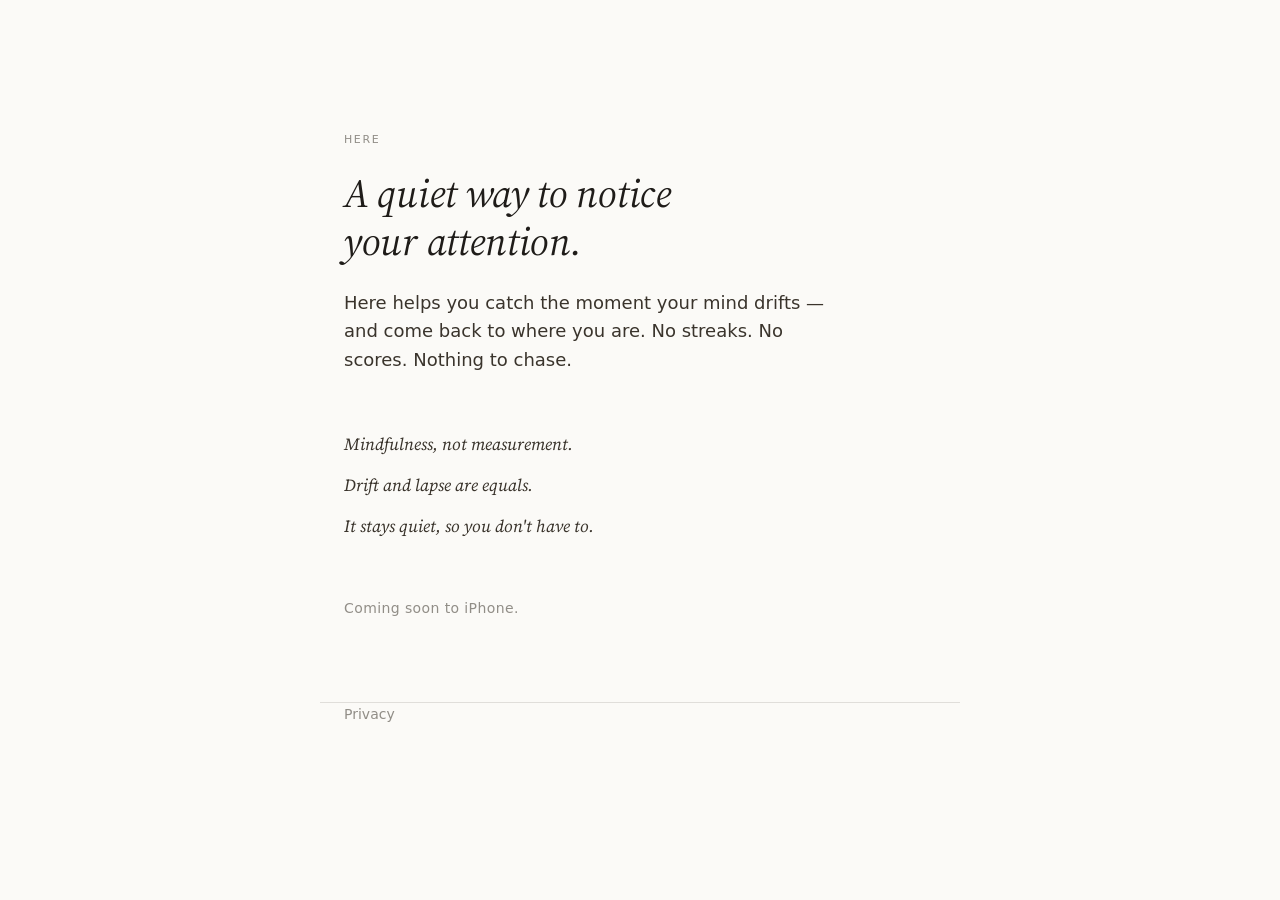
==== index.html @ 2f53c8c4 "Add Here marketing site and privacy policy Static GitHub Pages site: landing page plus the privacy p" ====
<!DOCTYPE html>
<html lang="en">
<head>
  <meta charset="utf-8">
  <meta name="viewport" content="width=device-width, initial-scale=1">
  <title>Here — notice your attention</title>
  <meta name="description" content="Here is a small, quiet iPhone app for noticing where your attention is — without streaks, scores, or goals.">
  <meta name="color-scheme" content="light dark">
  <link rel="stylesheet" href="styles.css">

  <meta property="og:title" content="Here">
  <meta property="og:description" content="A small, quiet app for noticing your attention.">
  <meta property="og:type" content="website">
</head>
<body>
  <main class="wrap">
    <section class="hero">
      <span class="eyebrow">Here</span>
      <h1>A quiet way to notice your attention.</h1>
      <p class="lede">
        Here helps you catch the moment your mind drifts — and come back to where
        you are. No streaks. No scores. Nothing to chase.
      </p>

      <div class="principles">
        <span>Mindfulness, not measurement.</span>
        <span>Drift and lapse are equals.</span>
        <span>It stays quiet, so you don't have to.</span>
      </div>

      <p class="cta">Coming soon to iPhone.</p>
    </section>
  </main>

  <footer class="wrap">
    <a href="privacy/">Privacy</a>
  </footer>
</body>
</html>
---- styles.css ----
/* ─────────── Here · site tokens (from the app's design system) ─────────── */

@import url('https://fonts.googleapis.com/css2?family=Source+Serif+4:ital,opsz,wght@0,8..60,400;0,8..60,500;1,8..60,400;1,8..60,500&display=swap');

:root {
  /* Light · paper */
  --paper: #FBFAF7;
  --paper-alt: #F4EFE6;
  --paper-tint: #ECE5D6;
  --ink: #1F1C19;
  --ink-2: #3A342C;
  --ink-3: rgba(58, 52, 44, 0.55);
  --rule: rgba(58, 52, 44, 0.14);

  --surface: var(--paper);
  --surface-alt: var(--paper-alt);
  --fg: var(--ink);
  --fg-2: var(--ink-2);
  --fg-3: var(--ink-3);
  --border: var(--rule);

  --font-serif: "Source Serif 4", "Iowan Old Style", Georgia, serif;
  --font-sans: -apple-system, BlinkMacSystemFont, "Segoe UI", system-ui, sans-serif;

  --max-width: 640px;
  --margin: 24px;
}

@media (prefers-color-scheme: dark) {
  :root {
    --surface: #141210;
    --surface-alt: #1C1A17;
    --fg: rgba(245, 240, 232, 0.92);
    --fg-2: rgba(245, 240, 232, 0.92);
    --fg-3: rgba(245, 240, 232, 0.45);
    --border: rgba(245, 240, 232, 0.10);
  }
}

* { box-sizing: border-box; }

html { -webkit-text-size-adjust: 100%; }

body {
  font-family: var(--font-sans);
  background: var(--surface);
  color: var(--fg);
  font-size: 16px;
  line-height: 1.6;
  -webkit-font-smoothing: antialiased;
  margin: 0;
  padding: 0;
}

.wrap {
  max-width: var(--max-width);
  margin: 0 auto;
  padding: 0 var(--margin);
}

/* ─────────── Typography ─────────── */

h1, h2, h3 {
  font-family: var(--font-serif);
  font-style: italic;
  font-weight: 400;
  margin: 0;
  letter-spacing: -0.3px;
  line-height: 1.2;
}

.eyebrow {
  font-size: 11px;
  font-weight: 500;
  letter-spacing: 1.6px;
  text-transform: uppercase;
  color: var(--fg-3);
}

p { margin: 0; color: var(--fg-2); }

a { color: var(--fg); text-decoration: none; border-bottom: 1px solid var(--border); }
a:hover { border-bottom-color: var(--fg-3); }

/* ─────────── Landing ─────────── */

.hero {
  min-height: 78vh;
  display: flex;
  flex-direction: column;
  justify-content: center;
  padding: 96px 0 48px;
}

.hero h1 {
  font-size: clamp(30px, 7vw, 40px);
  margin: 20px 0 0;
  max-width: 18ch;
}

.hero .lede {
  font-size: 18px;
  margin-top: 24px;
  max-width: 44ch;
}

.principles {
  margin-top: 56px;
  display: flex;
  flex-direction: column;
  gap: 14px;
}

.principles span {
  font-family: var(--font-serif);
  font-style: italic;
  font-size: 17px;
  color: var(--fg-2);
}

.cta {
  margin-top: 56px;
  font-size: 14px;
  letter-spacing: 0.4px;
  color: var(--fg-3);
}

/* ─────────── Footer ─────────── */

footer {
  border-top: 1px solid var(--border);
  padding: 28px 0 56px;
  font-size: 14px;
  color: var(--fg-3);
  display: flex;
  gap: 20px;
  flex-wrap: wrap;
}

footer a { border-bottom: none; color: var(--fg-3); }
footer a:hover { color: var(--fg); }

/* ─────────── Policy page ─────────── */

.doc { padding: 96px 0 80px; }
.doc h1 { font-size: clamp(28px, 6vw, 34px); }
.doc .updated { font-size: 13px; color: var(--fg-3); margin-top: 10px; }
.doc h2 {
  font-size: 22px;
  margin-top: 44px;
}
.doc p { margin-top: 14px; }
.doc .lead { font-size: 18px; margin-top: 28px; }
.doc .back {
  display: inline-block;
  margin-top: 48px;
  font-size: 14px;
  color: var(--fg-3);
  border-bottom: none;
}
.doc .back:hover { color: var(--fg); }
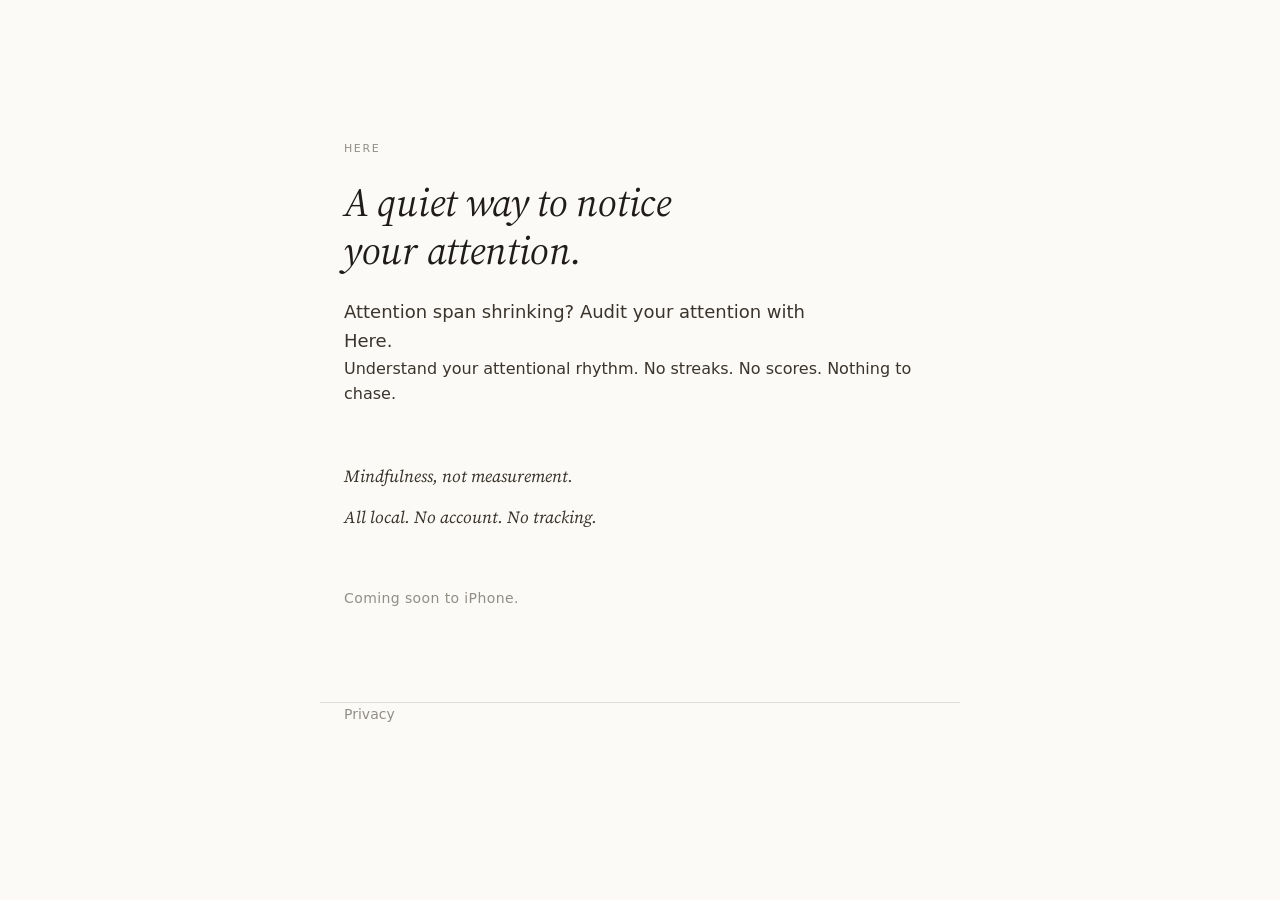
==== commit 9c0f2b20: "update copy" ====
--- a/index.html
+++ b/index.html
@@ -18,14 +18,15 @@
       <span class="eyebrow">Here</span>
       <h1>A quiet way to notice your attention.</h1>
       <p class="lede">
-        Here helps you catch the moment your mind drifts — and come back to where
-        you are. No streaks. No scores. Nothing to chase.
+        Attention span shrinking? Audit your attention with Here.
+      </p>
+      <p>
+        Understand your attentional rhythm. No streaks. No scores. Nothing to chase.
       </p>
 
       <div class="principles">
         <span>Mindfulness, not measurement.</span>
-        <span>Drift and lapse are equals.</span>
-        <span>It stays quiet, so you don't have to.</span>
+        <span>All local. No account. No tracking.</span>
       </div>
 
       <p class="cta">Coming soon to iPhone.</p>
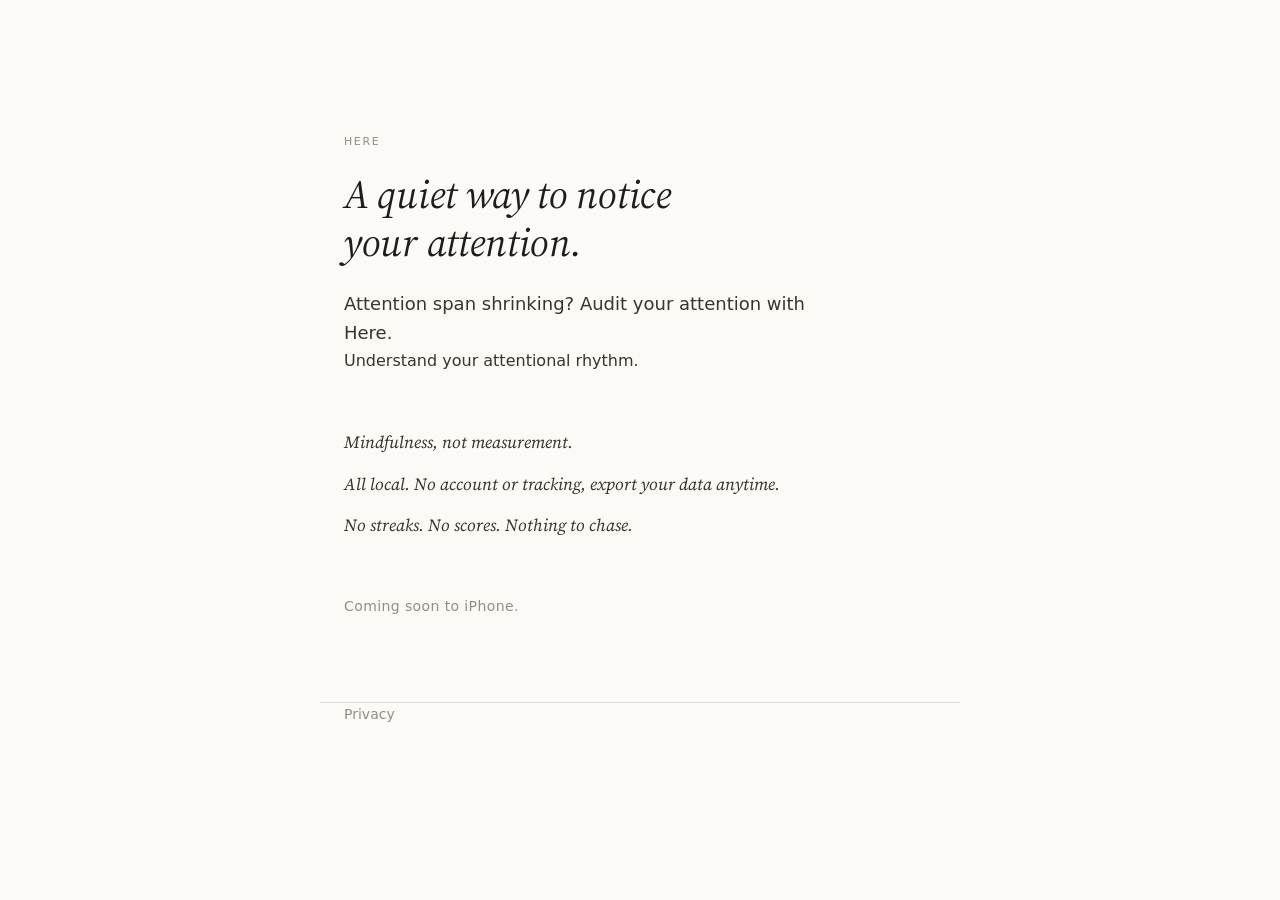
==== commit 9d96da54: "update copy" ====
--- a/index.html
+++ b/index.html
@@ -21,12 +21,13 @@
         Attention span shrinking? Audit your attention with Here.
       </p>
       <p>
-        Understand your attentional rhythm. No streaks. No scores. Nothing to chase.
+        Understand your attentional rhythm.
       </p>
 
       <div class="principles">
         <span>Mindfulness, not measurement.</span>
-        <span>All local. No account. No tracking.</span>
+        <span>All local. No account or tracking, export your data anytime.</span>
+        <span>No streaks. No scores. Nothing to chase.</span>
       </div>
 
       <p class="cta">Coming soon to iPhone.</p>
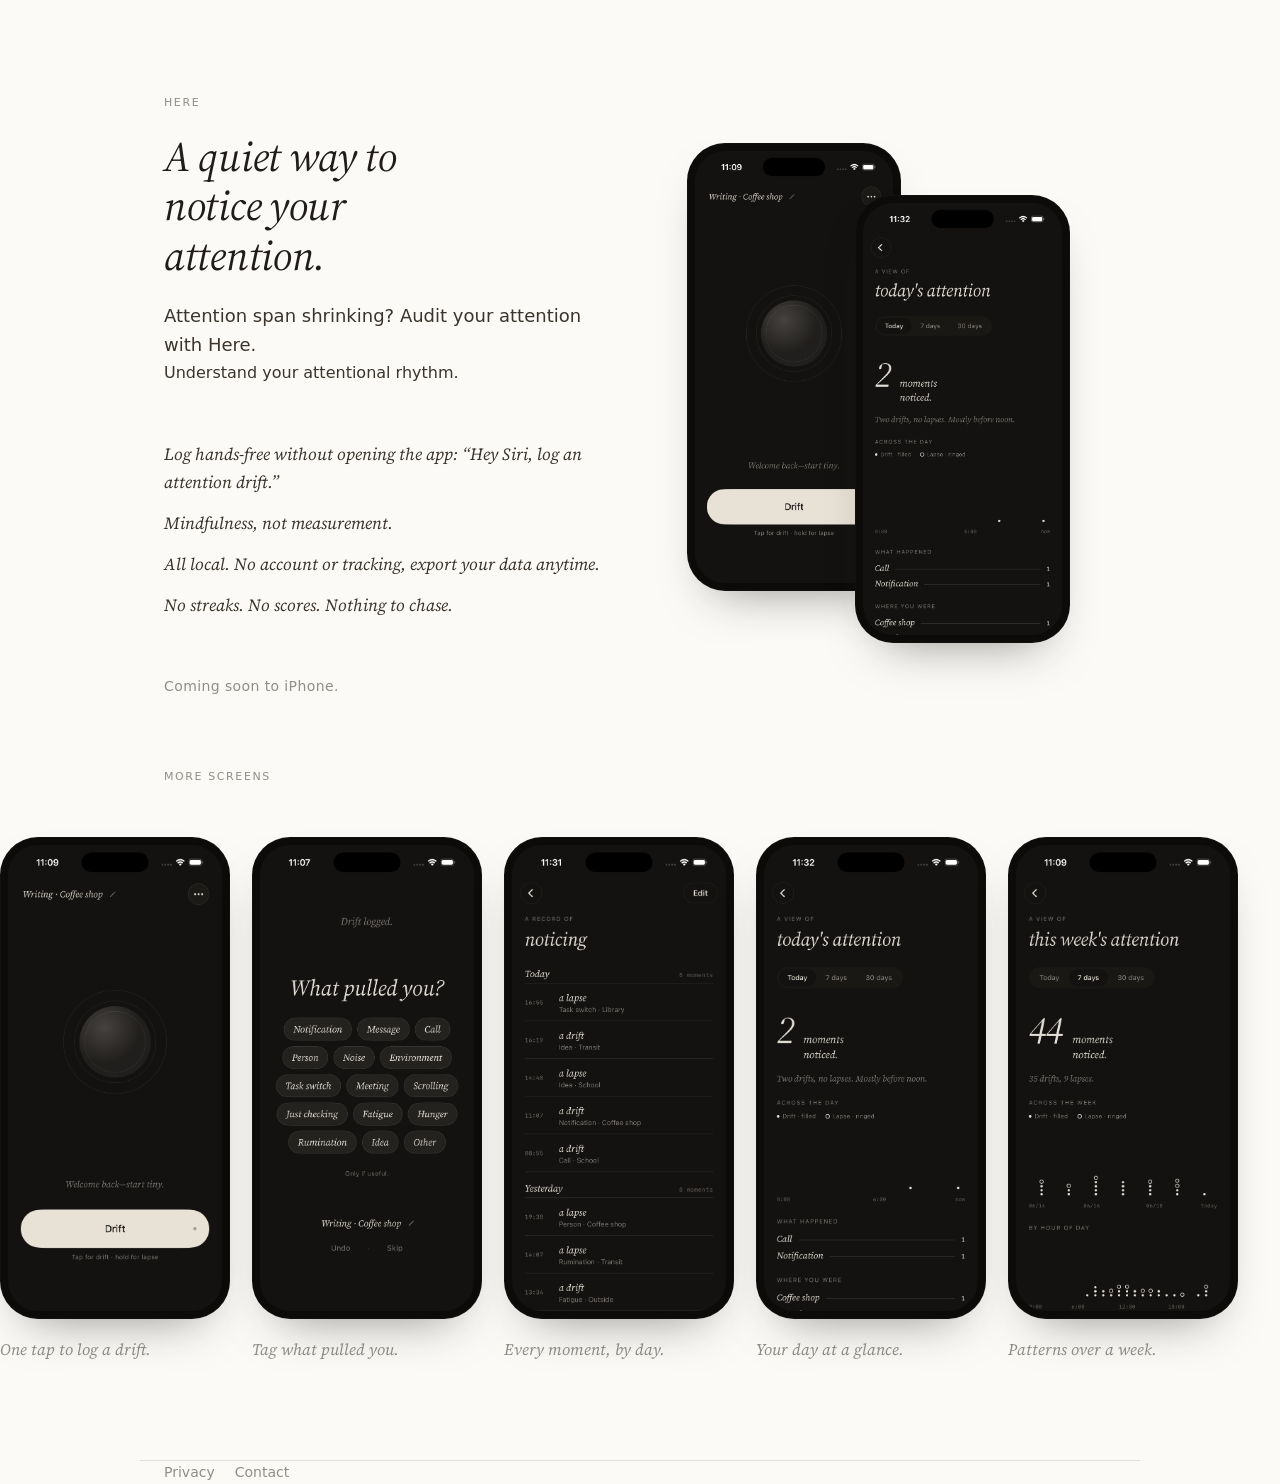
==== commit ee18b295: "screens" ====
--- a/index.html
+++ b/index.html
@@ -11,31 +11,79 @@
   <meta property="og:title" content="Here">
   <meta property="og:description" content="A small, quiet app for noticing your attention.">
   <meta property="og:type" content="website">
+
+  <template id="__bundler_thumbnail" data-bg-color="#f5f0e8">
+    <svg viewBox="0 0 240 240" xmlns="http://www.w3.org/2000/svg">
+      <rect width="240" height="240" fill="#f5f0e8"/>
+      <circle cx="120" cy="120" r="60" fill="none" stroke="#1f1d1a" stroke-width="3"/>
+      <circle cx="120" cy="120" r="35" fill="#1f1d1a"/>
+    </svg>
+  </template>
 </head>
 <body>
-  <main class="wrap">
+  <main>
     <section class="hero">
-      <span class="eyebrow">Here</span>
-      <h1>A quiet way to notice your attention.</h1>
-      <p class="lede">
-        Attention span shrinking? Audit your attention with Here.
-      </p>
-      <p>
-        Understand your attentional rhythm.
-      </p>
+      <div class="hero-inner">
+        <div class="hero-copy">
+          <span class="eyebrow">Here</span>
+          <h1>A quiet way to notice your attention.</h1>
+          <p class="lede">
+            Attention span shrinking? Audit your attention with Here.
+          </p>
+          <p>
+            Understand your attentional rhythm.
+          </p>
 
-      <div class="principles">
-        <span>Mindfulness, not measurement.</span>
-        <span>All local. No account or tracking, export your data anytime.</span>
-        <span>No streaks. No scores. Nothing to chase.</span>
+          <div class="principles">
+            <span>Log hands-free without opening the app: &ldquo;Hey Siri, log an attention drift.&rdquo;</span>
+            <span>Mindfulness, not measurement.</span>
+            <span>All local. No account or tracking, export your data anytime.</span>
+            <span>No streaks. No scores. Nothing to chase.</span>
+          </div>
+
+          <p class="cta">Coming soon to iPhone.</p>
+        </div>
+
+        <div class="hero-art">
+          <figure class="phone back"><div class="frame"><img src="screens/home.png" alt="Home screen with a single Drift button" width="1206" height="2622"></div></figure>
+          <figure class="phone front"><div class="frame"><img src="screens/today.png" alt="Today's attention at a glance" width="1206" height="2622"></div></figure>
+        </div>
+      </div>
+    </section>
+
+    <section class="screens" aria-label="A few screens from the app">
+      <div class="wrap-wide">
+        <span class="eyebrow">More screens</span>
       </div>
 
-      <p class="cta">Coming soon to iPhone.</p>
+      <div class="rail">
+        <figure class="phone">
+          <div class="frame"><img src="screens/home.png" alt="Home screen with a single Drift button" loading="lazy" width="1206" height="2622"></div>
+          <figcaption>One tap to log a drift.</figcaption>
+        </figure>
+        <figure class="phone">
+          <div class="frame"><img src="screens/categories.png" alt="Choosing what pulled your attention" loading="lazy" width="1206" height="2622"></div>
+          <figcaption>Tag what pulled you.</figcaption>
+        </figure>
+        <figure class="phone">
+          <div class="frame"><img src="screens/log.png" alt="A list of noticed moments by day" loading="lazy" width="1206" height="2622"></div>
+          <figcaption>Every moment, by day.</figcaption>
+        </figure>
+        <figure class="phone">
+          <div class="frame"><img src="screens/today.png" alt="Today's attention at a glance" loading="lazy" width="1206" height="2622"></div>
+          <figcaption>Your day at a glance.</figcaption>
+        </figure>
+        <figure class="phone">
+          <div class="frame"><img src="screens/week.png" alt="This week's attention" loading="lazy" width="1206" height="2622"></div>
+          <figcaption>Patterns over a week.</figcaption>
+        </figure>
+      </div>
     </section>
   </main>
 
-  <footer class="wrap">
+  <footer class="wrap-wide">
     <a href="privacy/">Privacy</a>
+    <a href="mailto:here@berg.cool">Contact</a>
   </footer>
 </body>
 </html>
--- a/styles.css
+++ b/styles.css
@@ -23,6 +23,7 @@
   --font-sans: -apple-system, BlinkMacSystemFont, "Segoe UI", system-ui, sans-serif;
 
   --max-width: 640px;
+  --wide: 1000px;
   --margin: 24px;
 }
 
@@ -58,6 +59,12 @@
   padding: 0 var(--margin);
 }
 
+.wrap-wide {
+  max-width: var(--wide);
+  margin: 0 auto;
+  padding: 0 var(--margin);
+}
+
 /* ─────────── Typography ─────────── */
 
 h1, h2, h3 {
@@ -85,23 +92,52 @@
 /* ─────────── Landing ─────────── */
 
 .hero {
-  min-height: 78vh;
-  display: flex;
-  flex-direction: column;
-  justify-content: center;
-  padding: 96px 0 48px;
+  padding: 88px 0 56px;
+}
+
+.hero-inner {
+  max-width: var(--wide);
+  margin: 0 auto;
+  padding: 0 var(--margin);
+  display: grid;
+  grid-template-columns: 1.05fr 0.95fr;
+  gap: 48px;
+  align-items: center;
 }
 
 .hero h1 {
-  font-size: clamp(30px, 7vw, 40px);
-  margin: 20px 0 0;
-  max-width: 18ch;
+  font-size: clamp(30px, 5.4vw, 42px);
+  line-height: 1.18;
+  margin: 18px 0 0;
+  max-width: 16ch;
 }
 
 .hero .lede {
   font-size: 18px;
-  margin-top: 24px;
-  max-width: 44ch;
+  margin-top: 22px;
+  max-width: 40ch;
+}
+
+/* staggered phone pair */
+.hero-art {
+  display: grid;
+  grid-template-columns: repeat(2, 1fr);
+  align-items: center;
+}
+.hero-art .phone {
+  width: 100%;
+  max-width: 215px;
+  margin: 0;
+}
+.hero-art .phone.back {
+  transform: translateY(-26px);
+  z-index: 1;
+  justify-self: start;
+}
+.hero-art .phone.front {
+  transform: translateY(26px) translateX(-46px);
+  z-index: 2;
+  justify-self: start;
 }
 
 .principles {
@@ -123,6 +159,85 @@
   font-size: 14px;
   letter-spacing: 0.4px;
   color: var(--fg-3);
+}
+
+/* ─────────── Screens ─────────── */
+
+.screens {
+  padding: 8px 0 80px;
+}
+
+.screens h2 {
+  font-size: clamp(24px, 5vw, 30px);
+  margin-top: 14px;
+}
+
+.rail {
+  display: flex;
+  gap: 22px;
+  margin-top: 36px;
+  overflow-x: auto;
+  scroll-snap-type: x mandatory;
+  -webkit-overflow-scrolling: touch;
+  scrollbar-width: none;
+  /* full-bleed, but first phone aligns with the heading text */
+  padding: 14px max(var(--margin), calc((100vw - var(--wide)) / 2 + var(--margin))) 18px;
+}
+
+.rail::-webkit-scrollbar { display: none; }
+
+.rail .phone {
+  flex: 0 0 auto;
+  width: 230px;
+  margin: 0;
+  scroll-snap-align: start;
+}
+
+.phone .frame {
+  border-radius: 38px;
+  background: #0c0b0a;
+  padding: 7px;
+  border: 1px solid rgba(58, 52, 44, 0.16);
+  box-shadow: 0 24px 50px -28px rgba(31, 29, 26, 0.55);
+  overflow: hidden;
+}
+
+.phone img {
+  display: block;
+  width: 100%;
+  height: auto;
+  border-radius: 30px;
+}
+
+.phone figcaption {
+  margin-top: 18px;
+  font-family: var(--font-serif);
+  font-style: italic;
+  font-size: 16px;
+  color: var(--fg-3);
+}
+
+@media (prefers-color-scheme: dark) {
+  .phone .frame {
+    background: #000;
+    border-color: rgba(245, 240, 232, 0.12);
+    box-shadow: 0 24px 50px -30px rgba(0, 0, 0, 0.8);
+  }
+}
+
+/* ─────────── Hero reflow (small screens) ─────────── */
+
+@media (max-width: 840px) {
+  .hero { padding: 72px 0 40px; }
+  .hero-inner {
+    grid-template-columns: 1fr;
+    gap: 44px;
+  }
+  .hero-art { display: flex; gap: 16px; }
+  .hero-art .phone { max-width: 200px; }
+  .hero-art .phone.back,
+  .hero-art .phone.front { transform: none; }
+  .hero-art .phone.front { margin-left: -56px; margin-top: 40px; }
 }
 
 /* ─────────── Footer ─────────── */
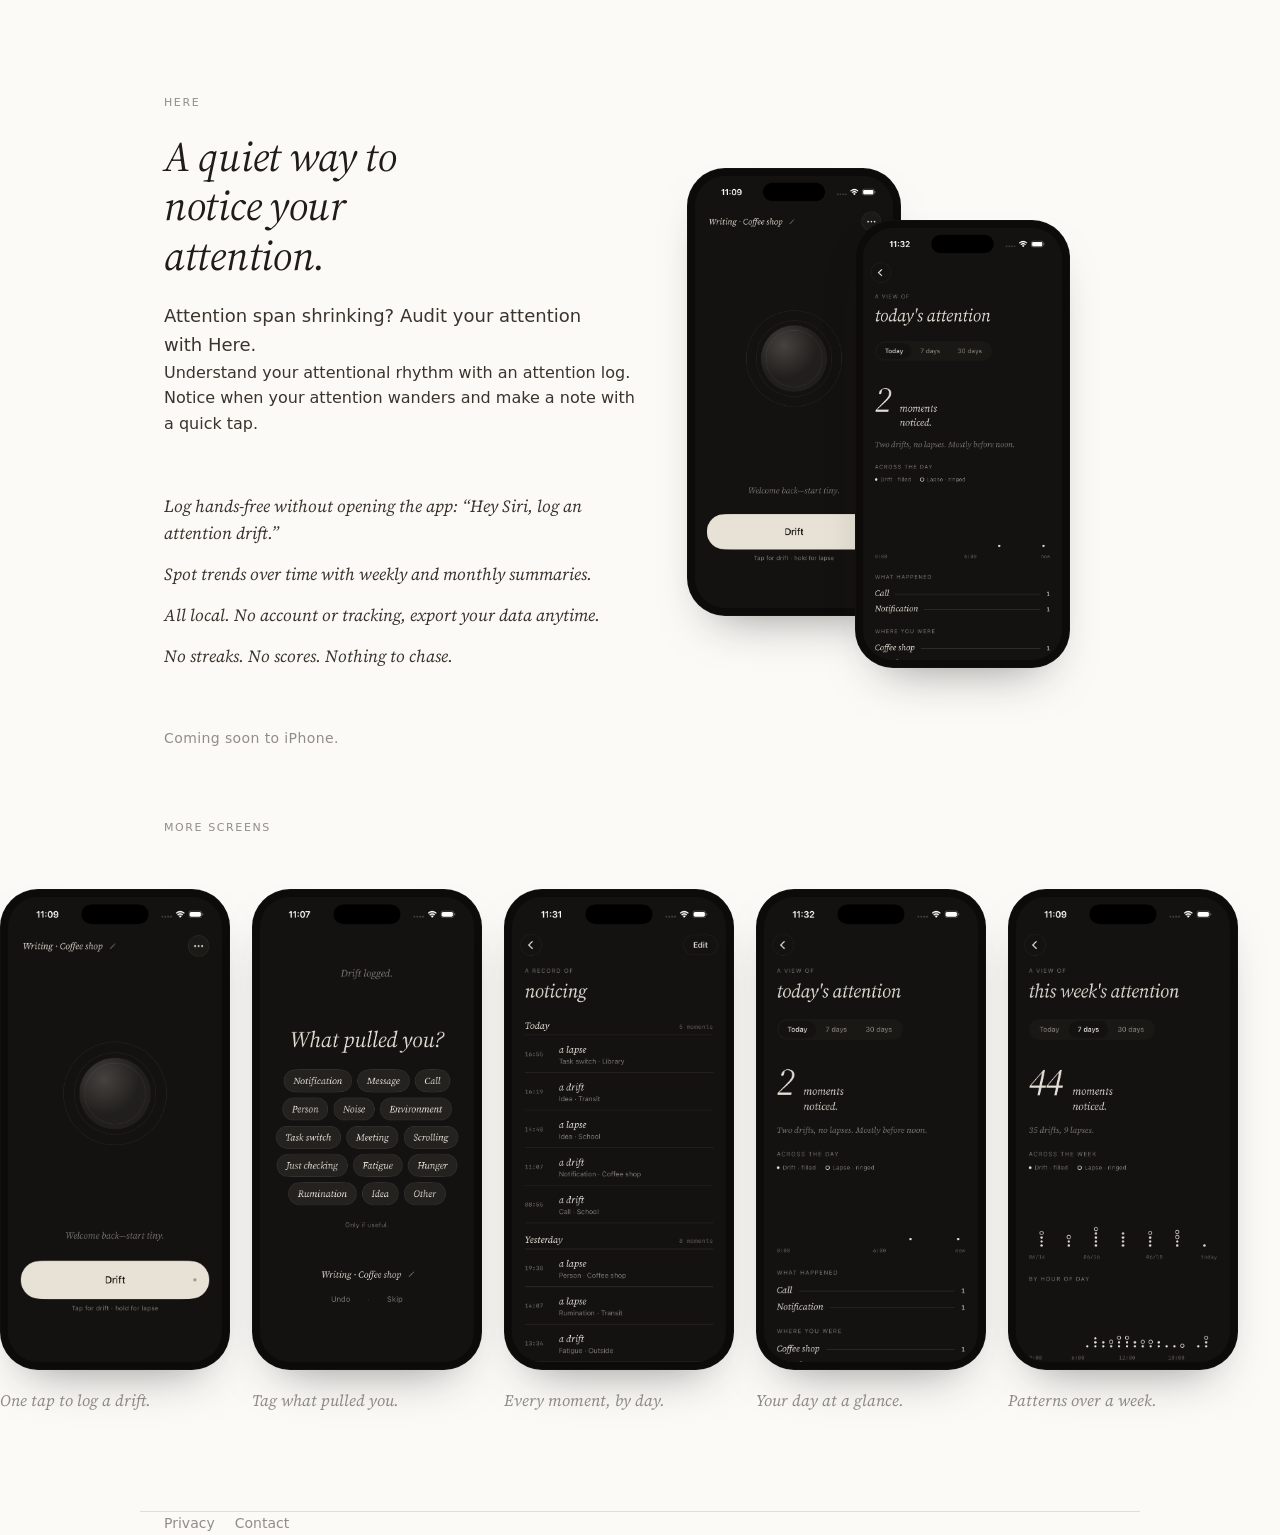
==== commit 5a7c261d: "tweaks" ====
--- a/index.html
+++ b/index.html
@@ -31,12 +31,12 @@
             Attention span shrinking? Audit your attention with Here.
           </p>
           <p>
-            Understand your attentional rhythm.
+            Understand your attentional rhythm with an attention log. Notice when your attention wanders and make a note with a quick tap.
           </p>
 
           <div class="principles">
             <span>Log hands-free without opening the app: &ldquo;Hey Siri, log an attention drift.&rdquo;</span>
-            <span>Mindfulness, not measurement.</span>
+            <span>Spot trends over time with weekly and monthly summaries.</span>
             <span>All local. No account or tracking, export your data anytime.</span>
             <span>No streaks. No scores. Nothing to chase.</span>
           </div>
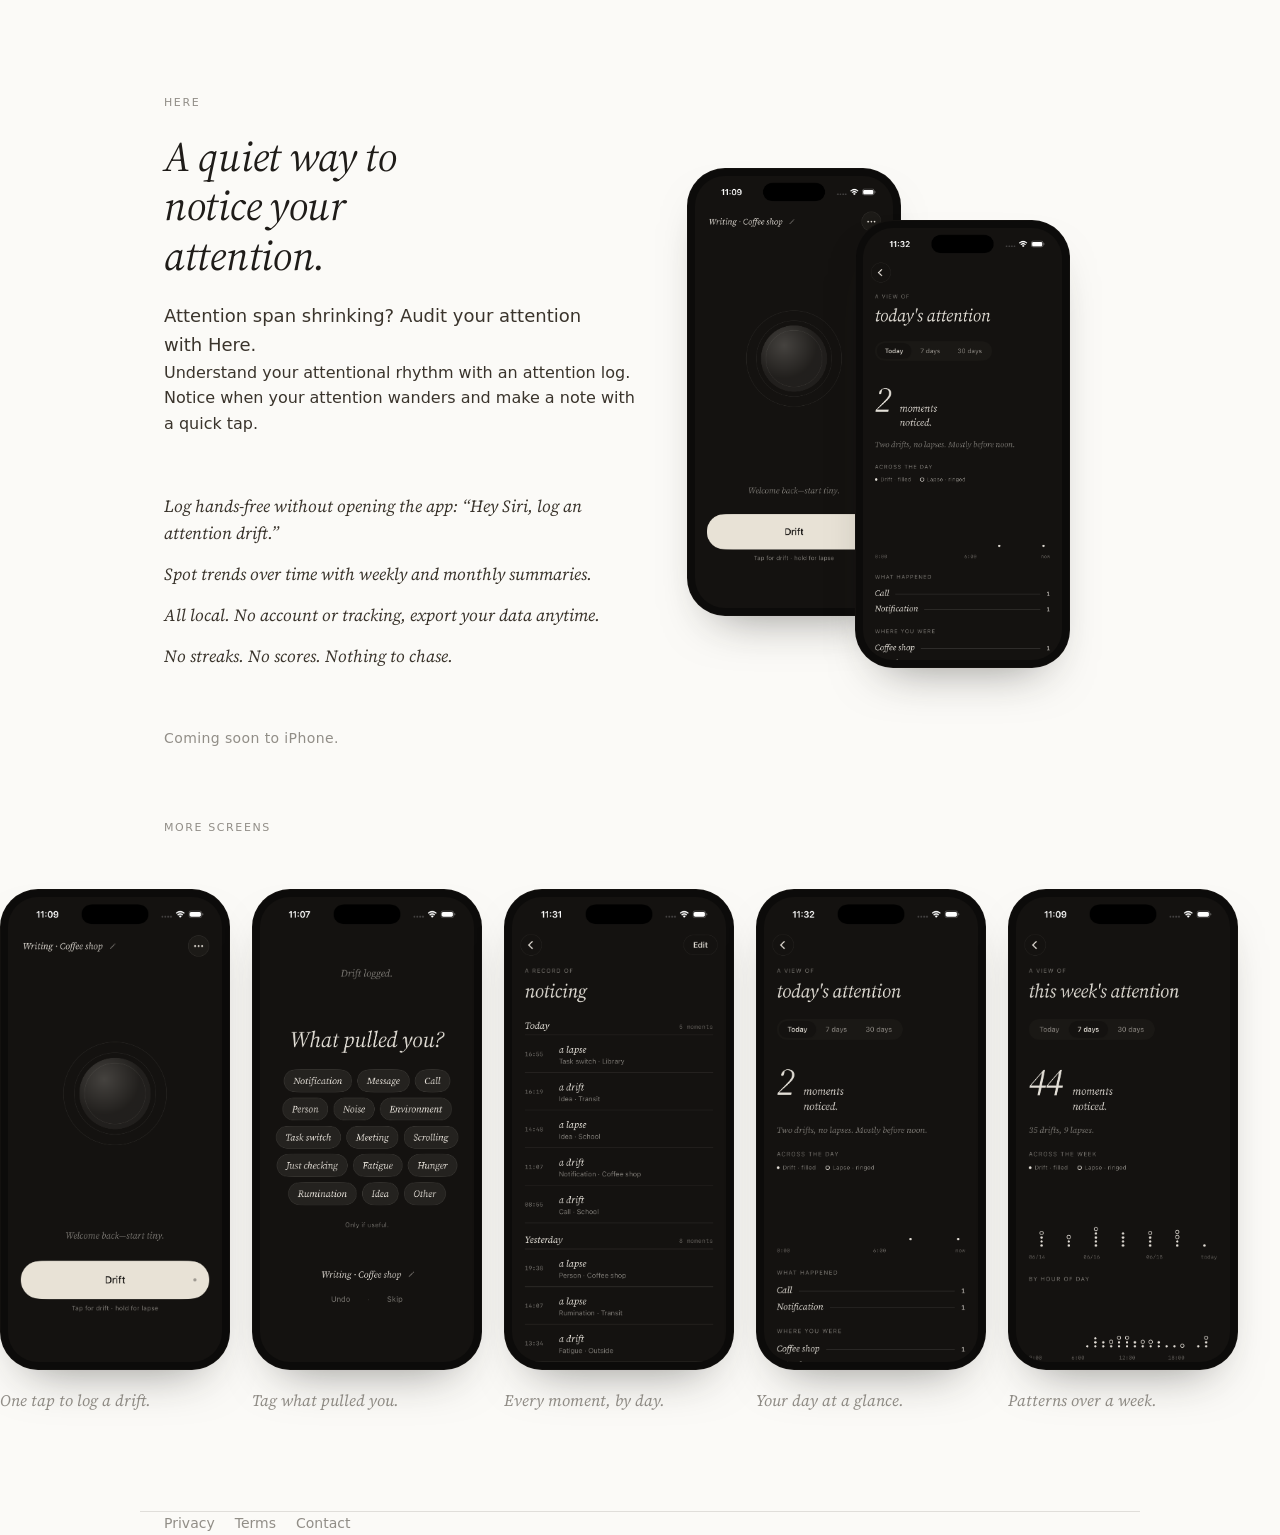
==== commit e28faa7f: "i cant believe it needs a terms of service" ====
--- a/index.html
+++ b/index.html
@@ -83,6 +83,7 @@
 
   <footer class="wrap-wide">
     <a href="privacy/">Privacy</a>
+    <a href="terms/">Terms</a>
     <a href="mailto:here@berg.cool">Contact</a>
   </footer>
 </body>
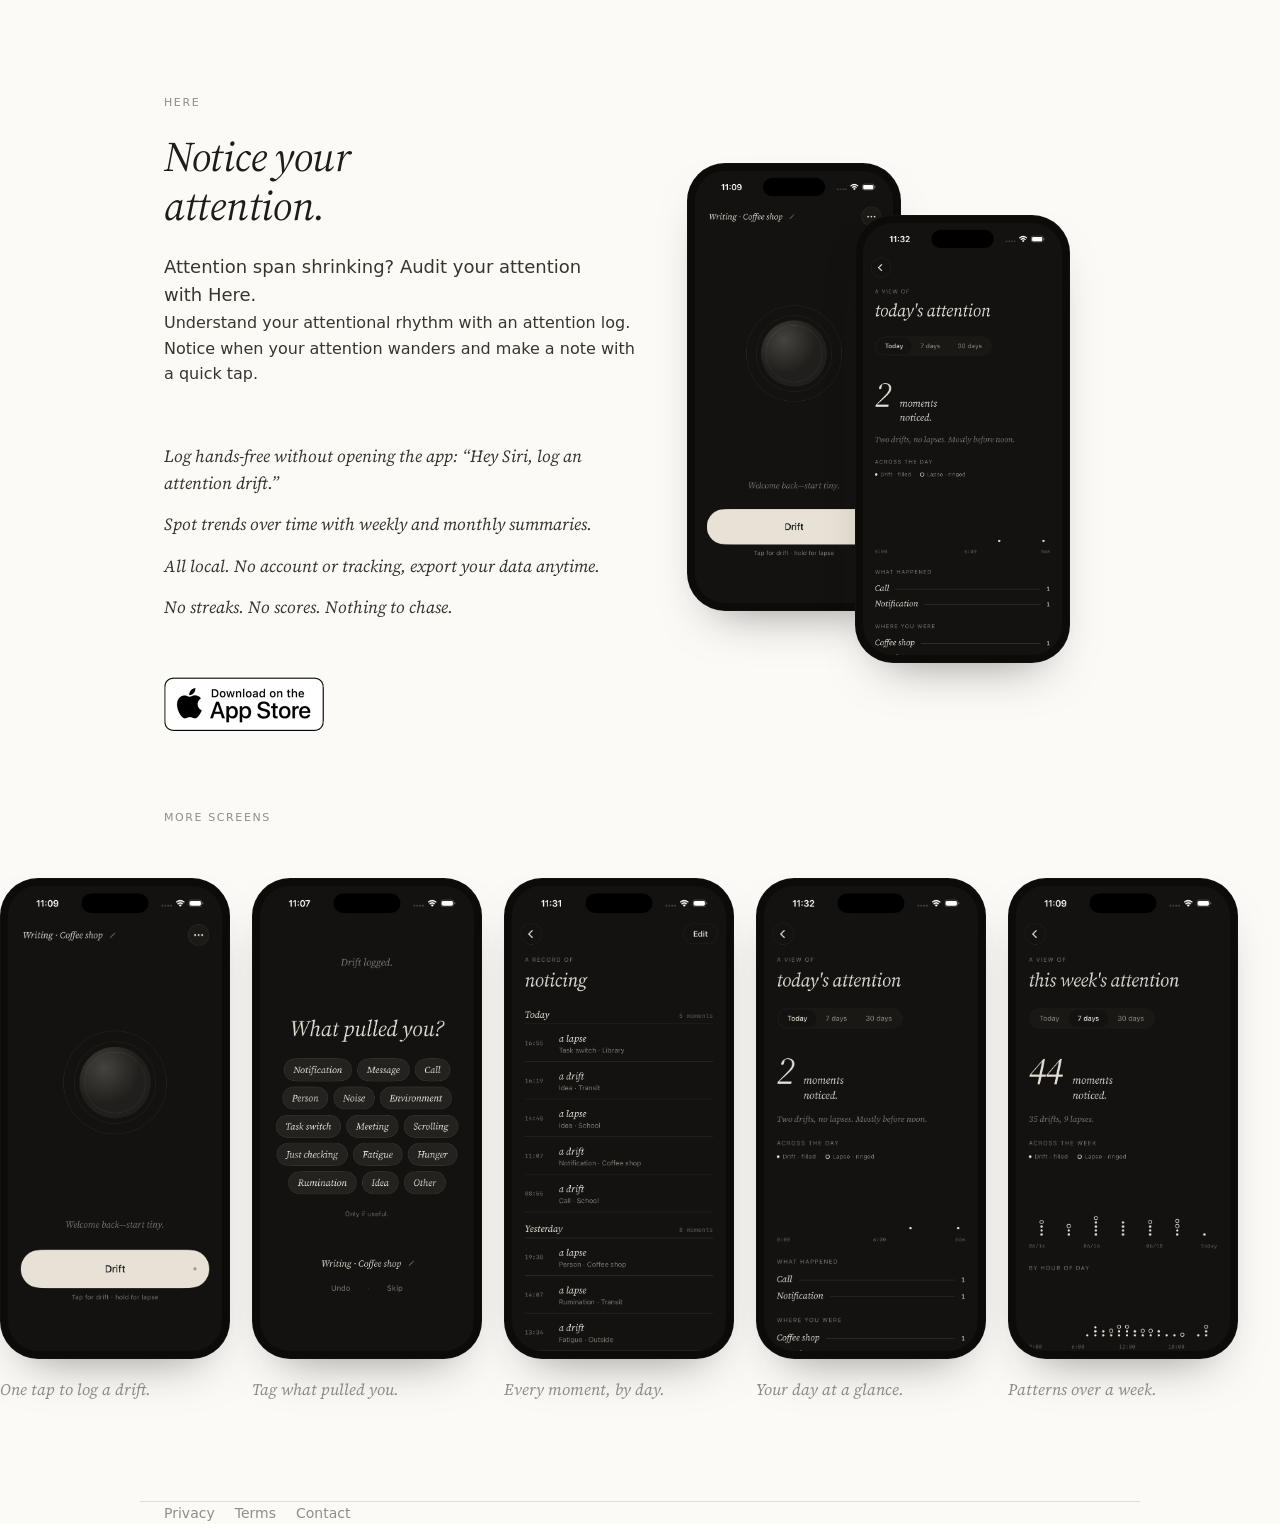
==== commit abbb72f5: "feat: add App Store download badge Replace the coming soon placeholder with a linked App Store badge" ====
--- a/index.html
+++ b/index.html
@@ -26,7 +26,7 @@
       <div class="hero-inner">
         <div class="hero-copy">
           <span class="eyebrow">Here</span>
-          <h1>A quiet way to notice your attention.</h1>
+          <h1>Notice your attention.</h1>
           <p class="lede">
             Attention span shrinking? Audit your attention with Here.
           </p>
@@ -41,7 +41,9 @@
             <span>No streaks. No scores. Nothing to chase.</span>
           </div>
 
-          <p class="cta">Coming soon to iPhone.</p>
+          <a class="cta" href="https://apps.apple.com/app/apple-store/id6781139235?pt=526693&amp;ct=site&amp;mt=8">
+            <img src="assets/badge-example-alternate_2x.png" alt="Download on the App Store" width="320" height="108">
+          </a>
         </div>
 
         <div class="hero-art">
--- a/styles.css
+++ b/styles.css
@@ -155,10 +155,17 @@
 }
 
 .cta {
+  display: inline-block;
   margin-top: 56px;
-  font-size: 14px;
-  letter-spacing: 0.4px;
-  color: var(--fg-3);
+  border-bottom: 0;
+  line-height: 0;
+}
+
+.cta img {
+  display: block;
+  width: 160px;
+  max-width: 100%;
+  height: auto;
 }
 
 /* ─────────── Screens ─────────── */
